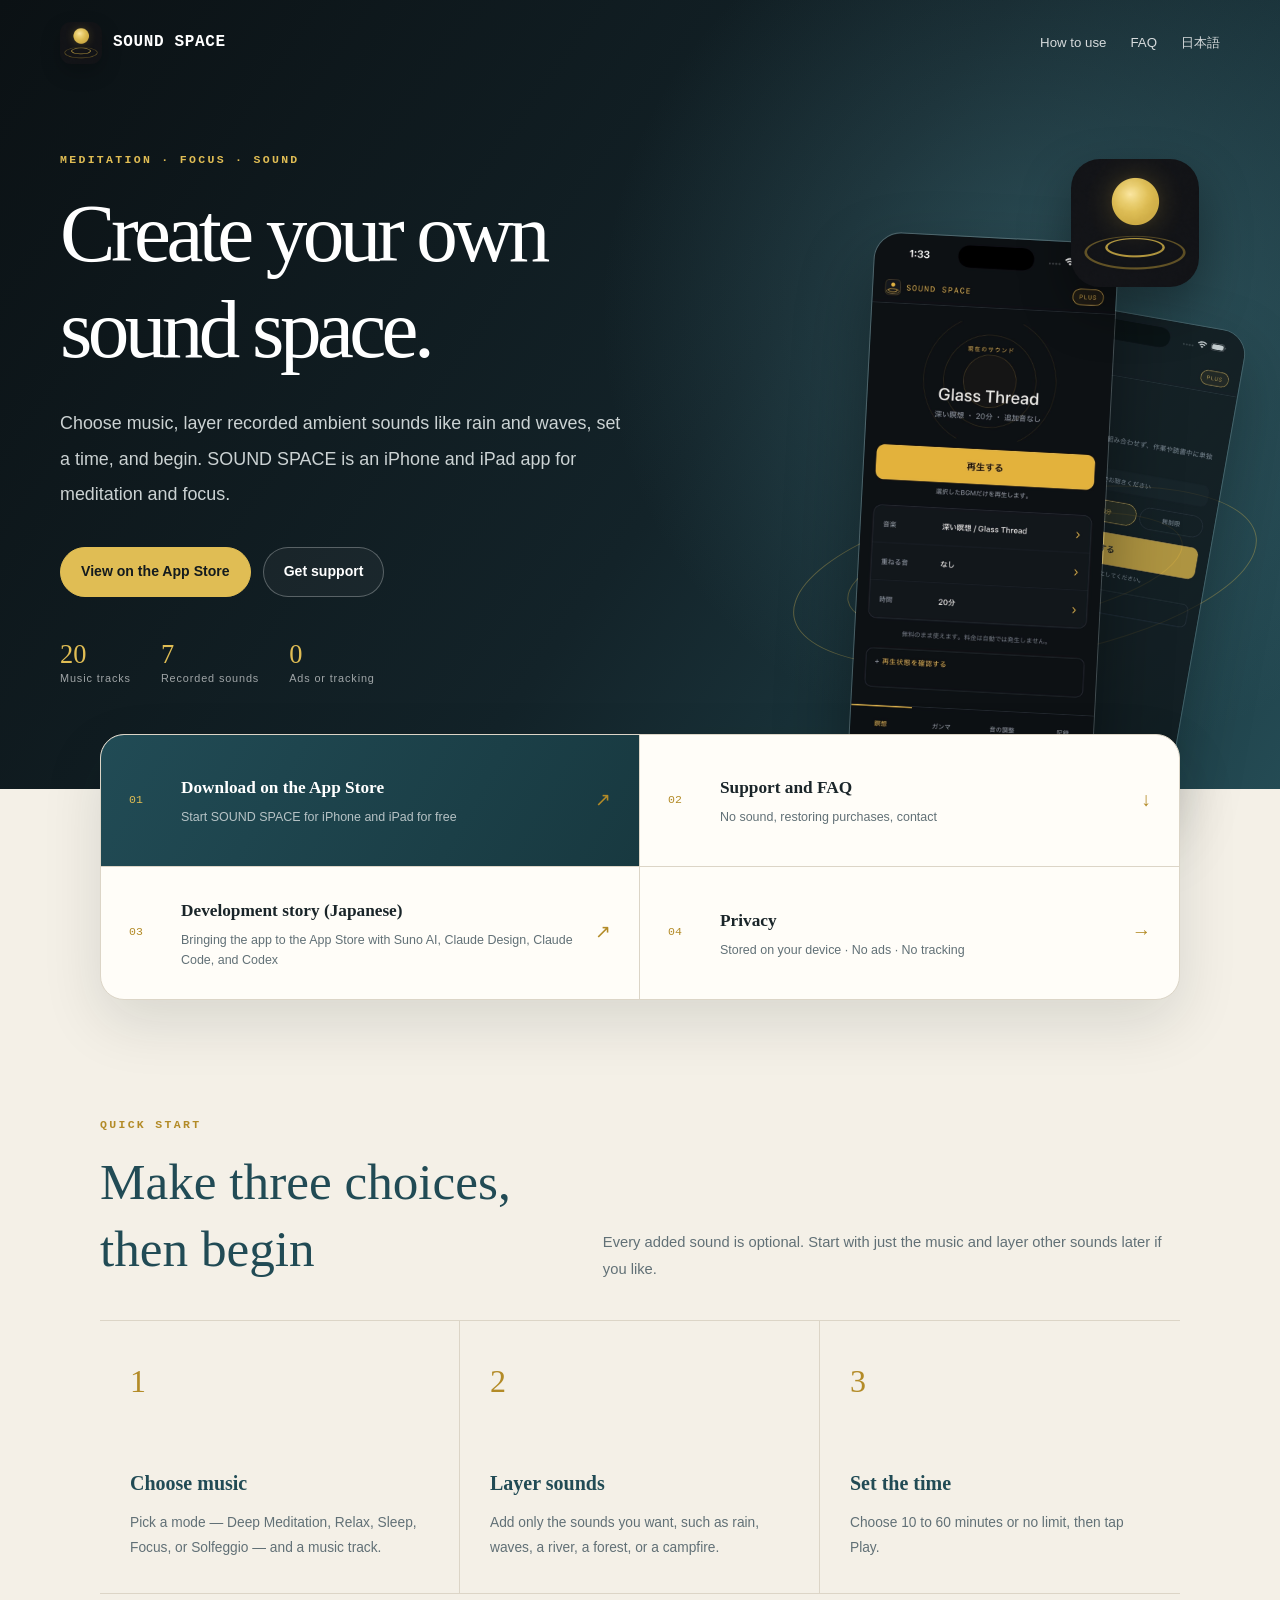
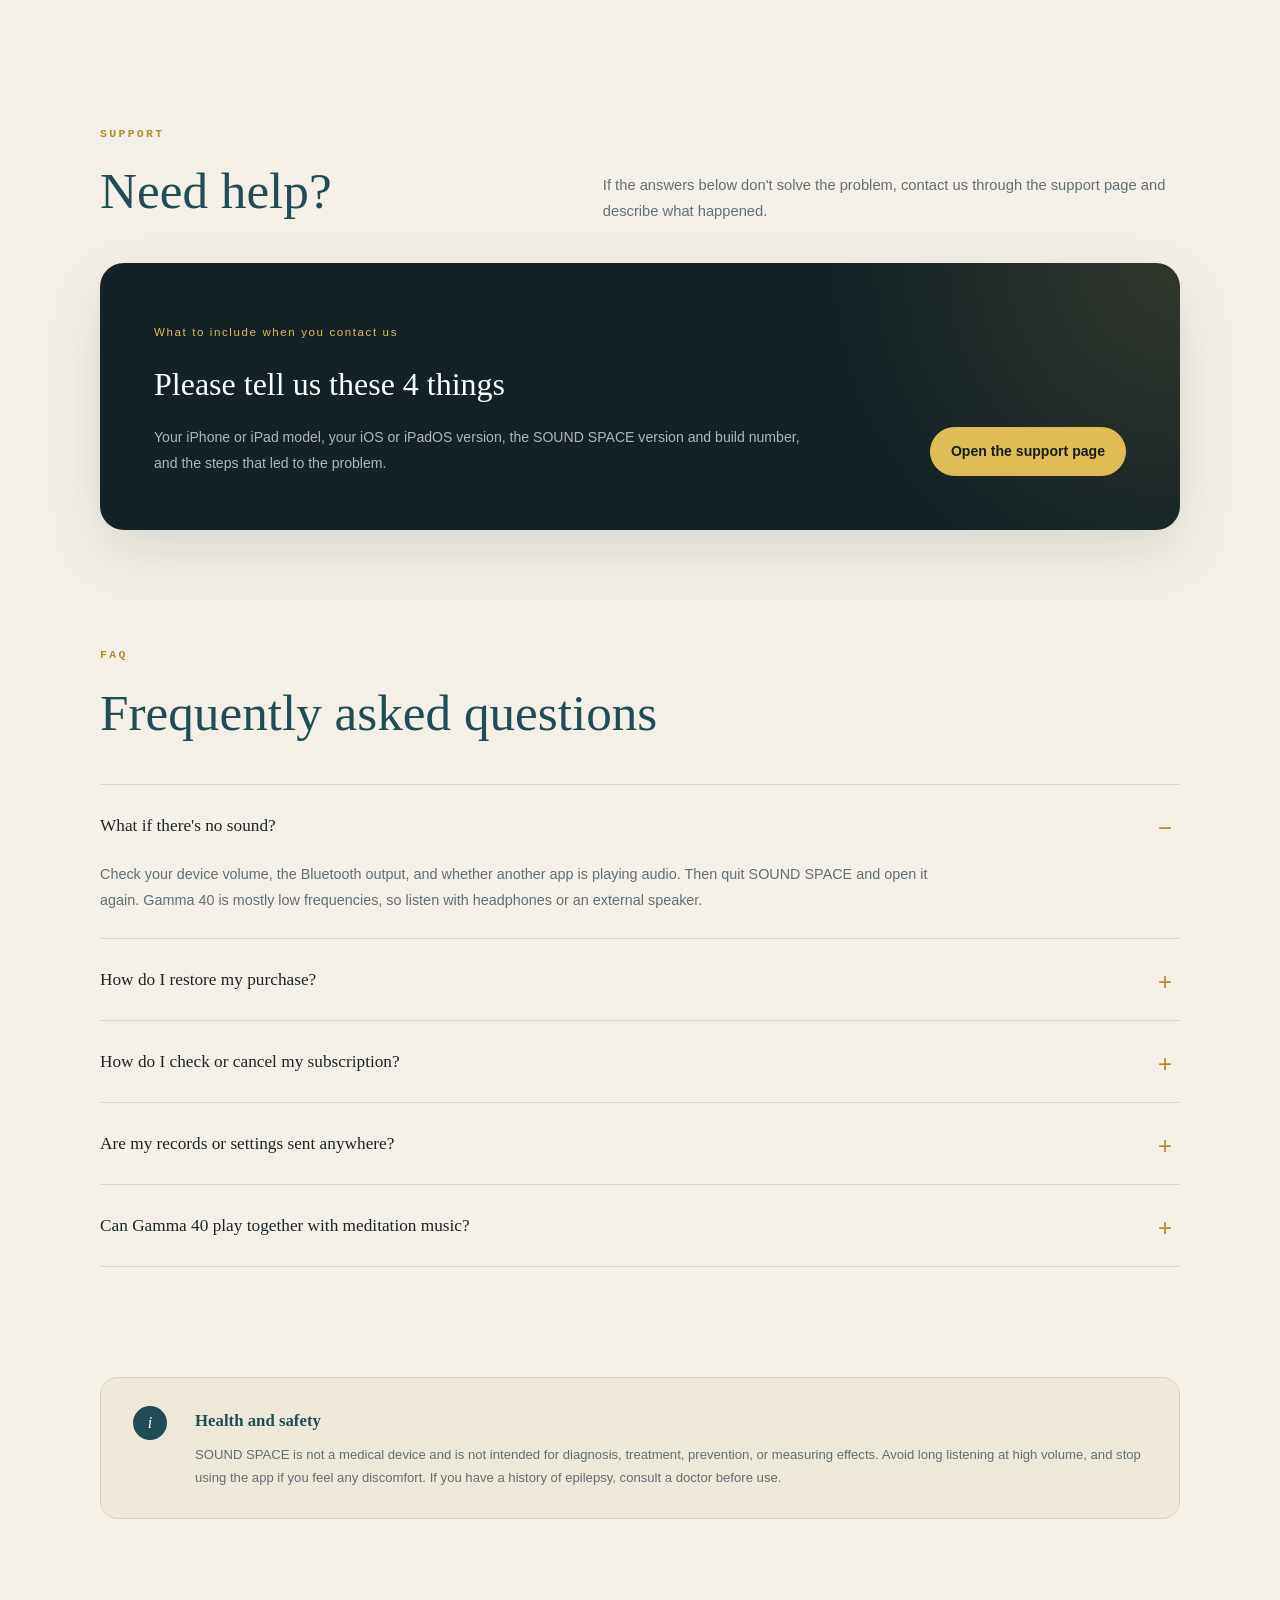
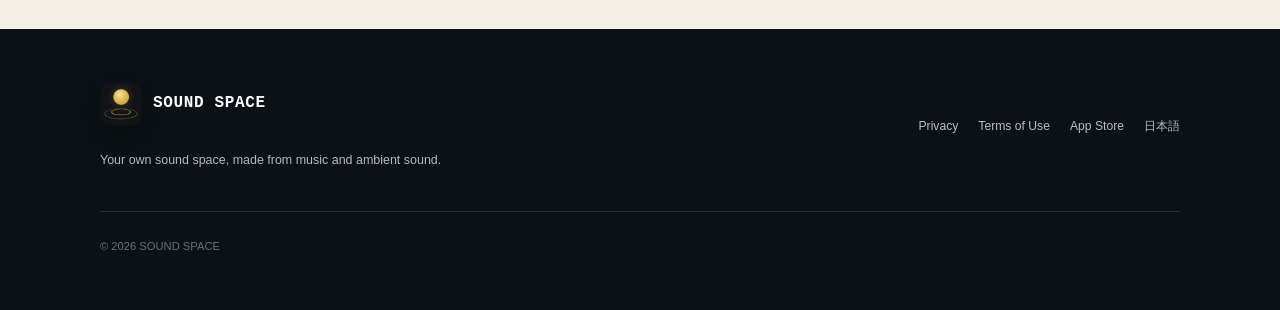
==== index-en.html @ 08813c41 "英語のサポート・プライバシーポリシー・利用規約ページを追加する アプリの英語表示から開くリンク先。内容は日本語版の翻訳で、条件は変えていない。 日本語ページにも English へのリンクを置いた。 " ====
<!doctype html>
<html lang="en">
<head>
  <meta charset="utf-8">
  <meta name="viewport" content="width=device-width, initial-scale=1">
  <title>SOUND SPACE | Official Support</title>
  <meta name="description" content="How to use SOUND SPACE for iPhone and iPad, FAQ, restoring purchases, and the privacy policy.">
  <meta property="og:title" content="SOUND SPACE | Official Support">
  <meta property="og:description" content="Official information and support for SOUND SPACE, a meditation and focus app that combines music with recorded ambient sounds.">
  <meta property="og:type" content="website">
  <meta property="og:locale" content="en_US">
  <meta property="og:image" content="https://gitnaka161.github.io/sound-space-support/assets/sound-space-icon.png">
  <link rel="canonical" href="https://gitnaka161.github.io/sound-space-support/index-en.html">
  <link rel="alternate" hreflang="ja" href="https://gitnaka161.github.io/sound-space-support/">
  <link rel="icon" href="assets/sound-space-icon.png">
  <link rel="stylesheet" href="styles.css">
</head>
<body class="home">
  <a class="skip-link" href="#support">Skip to support</a>

  <header class="site-header">
    <div class="site-header__inner">
      <a class="brand" href="index-en.html" aria-label="SOUND SPACE home">
        <img src="assets/sound-space-icon.png" alt="">
        <span>SOUND SPACE</span>
      </a>
      <nav class="site-nav" aria-label="Main menu">
        <a href="#guide">How to use</a>
        <a href="#faq">FAQ</a>
        <a href="./" lang="ja">日本語</a>
      </nav>
    </div>
  </header>

  <main class="home-main">
    <section class="hero" aria-labelledby="hero-title">
      <div class="hero__copy">
        <p class="eyebrow">MEDITATION · FOCUS · SOUND</p>
        <h1 id="hero-title">Create your own<br>sound space.</h1>
        <p class="hero__lead">Choose music, layer recorded ambient sounds like rain and waves, set a time, and begin. SOUND SPACE is an iPhone and iPad app for meditation and focus.</p>
        <div class="hero__actions">
          <a class="button button--primary" href="https://apps.apple.com/app/id6806597979">View on the App Store</a>
          <a class="button button--ghost" href="#support">Get support</a>
        </div>
        <ul class="fact-list" aria-label="App highlights">
          <li><strong>20</strong><span>Music tracks</span></li>
          <li><strong>7</strong><span>Recorded sounds</span></li>
          <li><strong>0</strong><span>Ads or tracking</span></li>
        </ul>
      </div>
      <div class="hero__visual" aria-label="SOUND SPACE app screens">
        <div class="orbit orbit--one"></div>
        <div class="orbit orbit--two"></div>
        <img class="hero__icon" src="assets/sound-space-icon.png" alt="SOUND SPACE icon showing a full moon and ripples on water">
        <img class="phone phone--back" src="assets/sound-space-gamma.jpg" alt="Gamma 40 screen">
        <img class="phone phone--front" src="assets/sound-space-meditation.jpg" alt="Screen for building a meditation sound">
      </div>
    </section>

    <section class="link-grid" aria-label="Official information">
      <a class="feature-link feature-link--store" href="https://apps.apple.com/app/id6806597979">
        <span class="feature-link__number">01</span>
        <span><strong>Download on the App Store</strong><small>Start SOUND SPACE for iPhone and iPad for free</small></span>
        <span class="feature-link__arrow" aria-hidden="true">↗</span>
      </a>
      <a class="feature-link" href="#support">
        <span class="feature-link__number">02</span>
        <span><strong>Support and FAQ</strong><small>No sound, restoring purchases, contact</small></span>
        <span class="feature-link__arrow" aria-hidden="true">↓</span>
      </a>
      <a class="feature-link" href="product-architecture-workflow-ja.html" lang="ja">
        <span class="feature-link__number">03</span>
        <span><strong lang="en">Development story (Japanese)</strong><small lang="en">Bringing the app to the App Store with Suno AI, Claude Design, Claude Code, and Codex</small></span>
        <span class="feature-link__arrow" aria-hidden="true">↗</span>
      </a>
      <a class="feature-link" href="privacy-en.html">
        <span class="feature-link__number">04</span>
        <span><strong>Privacy</strong><small>Stored on your device · No ads · No tracking</small></span>
        <span class="feature-link__arrow" aria-hidden="true">→</span>
      </a>
    </section>

    <section class="section" id="guide" aria-labelledby="guide-title">
      <div class="section-heading">
        <p class="eyebrow">QUICK START</p>
        <h2 id="guide-title">Make three choices, then begin</h2>
        <p>Every added sound is optional. Start with just the music and layer other sounds later if you like.</p>
      </div>
      <ol class="steps">
        <li><span>1</span><div><strong>Choose music</strong><p>Pick a mode — Deep Meditation, Relax, Sleep, Focus, or Solfeggio — and a music track.</p></div></li>
        <li><span>2</span><div><strong>Layer sounds</strong><p>Add only the sounds you want, such as rain, waves, a river, a forest, or a campfire.</p></div></li>
        <li><span>3</span><div><strong>Set the time</strong><p>Choose 10 to 60 minutes or no limit, then tap Play.</p></div></li>
      </ol>
    </section>

    <section class="section section--support" id="support" aria-labelledby="support-title">
      <div class="section-heading">
        <p class="eyebrow">SUPPORT</p>
        <h2 id="support-title">Need help?</h2>
        <p>If the answers below don't solve the problem, contact us through the support page and describe what happened.</p>
      </div>
      <div class="support-card">
        <div>
          <span class="support-card__label">What to include when you contact us</span>
          <h3>Please tell us these 4 things</h3>
          <p>Your iPhone or iPad model, your iOS or iPadOS version, the SOUND SPACE version and build number, and the steps that led to the problem.</p>
        </div>
        <a class="button button--primary" href="https://github.com/gitnaka161/sound-space-support/issues/new">Open the support page</a>
      </div>
    </section>

    <section class="section" id="faq" aria-labelledby="faq-title">
      <div class="section-heading section-heading--compact">
        <p class="eyebrow">FAQ</p>
        <h2 id="faq-title">Frequently asked questions</h2>
      </div>
      <div class="faq-list">
        <details open>
          <summary>What if there's no sound?</summary>
          <p>Check your device volume, the Bluetooth output, and whether another app is playing audio. Then quit SOUND SPACE and open it again. Gamma 40 is mostly low frequencies, so listen with headphones or an external speaker.</p>
        </details>
        <details>
          <summary>How do I restore my purchase?</summary>
          <p>Tap PLUS in the top-right corner of the app and choose Restore Purchases. If your Apple Account has an active purchase, your access will be restored.</p>
        </details>
        <details>
          <summary>How do I check or cancel my subscription?</summary>
          <p>Open Settings on your iPhone or iPad, tap your Apple Account, tap Subscriptions, and choose SOUND SPACE. You can check or cancel your subscription there.</p>
        </details>
        <details>
          <summary>Are my records or settings sent anywhere?</summary>
          <p>No. Your settings and session records are stored on your device. The app uses no advertising, analytics, or tracking. Only purchases and restores use Apple's StoreKit.</p>
        </details>
        <details>
          <summary>Can Gamma 40 play together with meditation music?</summary>
          <p>No. Gamma 40 isn't music; it's a standalone tool that plays a fixed 40 Hz stimulus tone. It's used on its own tab, separate from meditation music.</p>
        </details>
      </div>
    </section>

    <aside class="safety" aria-labelledby="safety-title">
      <div class="safety__mark" aria-hidden="true">i</div>
      <div>
        <h2 id="safety-title">Health and safety</h2>
        <p>SOUND SPACE is not a medical device and is not intended for diagnosis, treatment, prevention, or measuring effects. Avoid long listening at high volume, and stop using the app if you feel any discomfort. If you have a history of epilepsy, consult a doctor before use.</p>
      </div>
    </aside>
  </main>

  <footer class="site-footer">
    <div>
      <a class="brand brand--footer" href="index-en.html"><img src="assets/sound-space-icon.png" alt=""><span>SOUND SPACE</span></a>
      <p>Your own sound space, made from music and ambient sound.</p>
    </div>
    <nav aria-label="Footer menu">
      <a href="privacy-en.html">Privacy</a>
      <a href="terms-en.html">Terms of Use</a>
      <a href="https://apps.apple.com/app/id6806597979">App Store</a>
      <a href="./" lang="ja">日本語</a>
    </nav>
    <p class="copyright">© 2026 SOUND SPACE</p>
  </footer>
</body>
</html>
---- styles.css ----
:root {
  color-scheme: light;
  --night: #0b1114;
  --night-soft: #142126;
  --teal: #214b55;
  --paper: #f4f0e7;
  --panel: #fffdf8;
  --ink: #1a2529;
  --muted: #617076;
  --gold: #b38b27;
  --gold-bright: #e0bd54;
  --line: #dcd5c7;
  --shadow: 0 22px 60px rgba(17, 31, 36, .12);
}

* { box-sizing: border-box; }
html { scroll-behavior: smooth; -webkit-text-size-adjust: 100%; }
body {
  margin: 0;
  color: var(--ink);
  background: var(--paper);
  font-family: -apple-system, BlinkMacSystemFont, "Hiragino Sans", "Yu Gothic", sans-serif;
  line-height: 1.8;
}
a { color: var(--gold); text-underline-offset: 3px; }
img { max-width: 100%; }
.skip-link { position: fixed; top: -100px; left: 16px; z-index: 1000; padding: 10px 14px; color: #fff; background: var(--teal); border-radius: 8px; }
.skip-link:focus { top: 16px; }

/* Shared policy pages */
body:not(.home) { background: radial-gradient(circle at 90% 0, rgba(179, 139, 39, .12), transparent 24rem), var(--paper); }
body:not(.home) > main {
  width: min(820px, calc(100% - 32px));
  margin: 48px auto;
  padding: 34px clamp(22px, 5vw, 56px) 48px;
  background: var(--panel);
  border: 1px solid var(--line);
  border-radius: 24px;
  box-shadow: var(--shadow);
}
body:not(.home) h1 { color: var(--teal); font-family: "Hiragino Mincho ProN", "Yu Mincho", serif; font-size: clamp(2rem, 7vw, 3.2rem); line-height: 1.35; }
body:not(.home) h2 { margin-top: 2.2em; padding-bottom: .45em; color: var(--teal); border-bottom: 1px solid var(--line); font-size: 1.25rem; }
body:not(.home) .lead { color: var(--ink); font-size: 1.05rem; }
body:not(.home) p, body:not(.home) li { color: #3f4b50; }
body:not(.home) nav { display: flex; flex-wrap: wrap; gap: 18px; margin: 32px 0 0; padding-top: 22px; border-top: 1px solid var(--line); }

/* Header */
.site-header { position: absolute; inset: 0 0 auto; z-index: 10; color: #fff; }
.site-header__inner { width: min(1160px, calc(100% - 40px)); margin: 0 auto; padding: 22px 0; display: flex; align-items: center; justify-content: space-between; gap: 28px; }
.brand { display: inline-flex; align-items: center; gap: 11px; color: inherit; text-decoration: none; font-family: ui-monospace, SFMono-Regular, Menlo, monospace; font-weight: 700; letter-spacing: .04em; line-height: 1.1; }
.brand img { width: 42px; height: 42px; border-radius: 11px; box-shadow: 0 8px 20px rgba(0,0,0,.22); }
.brand small { display: block; margin-bottom: 4px; color: var(--gold-bright); font-family: inherit; font-size: .62rem; font-weight: 500; letter-spacing: .18em; text-transform: uppercase; }
.site-nav { display: flex; align-items: center; gap: 24px; }
.site-nav a { color: rgba(255,255,255,.82); text-decoration: none; font-size: .83rem; }
.site-nav a:hover, .site-nav a:focus-visible { color: var(--gold-bright); }

/* Hero */
.home-main { overflow: hidden; }
.hero { min-height: 760px; padding: 150px max(24px, calc((100vw - 1160px) / 2)) 100px; display: grid; grid-template-columns: minmax(0, 1.05fr) minmax(380px, .95fr); align-items: center; gap: 72px; color: #fff; background: radial-gradient(circle at 82% 40%, rgba(71, 121, 132, .45), transparent 28rem), linear-gradient(125deg, var(--night) 0%, #132329 55%, #244b54 100%); }
.hero__copy { position: relative; z-index: 2; max-width: 650px; }
.eyebrow { margin: 0 0 14px; color: var(--gold); font-family: ui-monospace, SFMono-Regular, Menlo, monospace; font-size: .72rem; font-weight: 700; letter-spacing: .2em; }
.hero .eyebrow { color: var(--gold-bright); }
.hero h1 { margin: 0; font-family: "Hiragino Mincho ProN", "Yu Mincho", serif; font-size: clamp(3rem, 6.5vw, 5.3rem); font-weight: 500; letter-spacing: -.055em; line-height: 1.16; }
.hero__lead { max-width: 590px; margin: 28px 0 0; color: rgba(240,246,246,.84); font-size: clamp(1rem, 1.6vw, 1.12rem); line-height: 2; }
.hero__actions { display: flex; flex-wrap: wrap; gap: 12px; margin-top: 34px; }
.button { display: inline-flex; min-height: 48px; align-items: center; justify-content: center; padding: 11px 20px; border: 1px solid transparent; border-radius: 999px; text-decoration: none; font-size: .88rem; font-weight: 650; transition: transform .18s ease, background .18s ease; }
.button:hover { transform: translateY(-2px); }
.button--primary { color: #141b1e; background: var(--gold-bright); border-color: var(--gold-bright); }
.button--ghost { color: #fff; border-color: rgba(255,255,255,.28); background: rgba(255,255,255,.04); }
.fact-list { display: flex; gap: 30px; margin: 44px 0 0; padding: 0; list-style: none; }
.fact-list li { display: grid; gap: 2px; }
.fact-list strong { color: var(--gold-bright); font-family: Georgia, serif; font-size: 1.65rem; font-weight: 400; line-height: 1; }
.fact-list span { color: rgba(255,255,255,.6); font-size: .68rem; letter-spacing: .08em; }
.hero__visual { position: relative; min-height: 520px; }
.hero__icon { position: absolute; z-index: 4; top: 0; right: 4%; width: 128px; height: 128px; border-radius: 29px; box-shadow: 0 22px 50px rgba(0,0,0,.38); }
.phone { position: absolute; width: 245px; border-radius: 28px; border: 1px solid rgba(255,255,255,.2); box-shadow: 0 34px 70px rgba(0,0,0,.4); }
.phone--front { z-index: 3; right: 22%; top: 78px; transform: rotate(3deg); }
.phone--back { z-index: 2; right: 0; top: 128px; transform: rotate(10deg) scale(.91); opacity: .72; }
.orbit { position: absolute; border: 1px solid rgba(224,189,84,.35); border-radius: 50%; transform: rotate(-10deg); }
.orbit--one { width: 470px; height: 165px; right: -40px; bottom: 20px; }
.orbit--two { width: 340px; height: 105px; right: 35px; bottom: 55px; }

/* Home content */
.link-grid { position: relative; z-index: 4; width: min(1080px, calc(100% - 40px)); margin: -55px auto 0; display: grid; grid-template-columns: repeat(2, minmax(0,1fr)); background: var(--panel); border: 1px solid var(--line); border-radius: 24px; box-shadow: var(--shadow); overflow: hidden; }
.feature-link { min-height: 132px; padding: 27px 28px; display: grid; grid-template-columns: 36px minmax(0,1fr) auto; align-items: center; gap: 16px; color: var(--ink); border-right: 1px solid var(--line); border-bottom: 1px solid var(--line); text-decoration: none; transition: background .18s ease; }
.feature-link:nth-child(2n) { border-right: 0; }
.feature-link:nth-last-child(-n+2) { border-bottom: 0; }
.feature-link:hover { background: #f7f1df; }
.feature-link--store { color: #fff; background: linear-gradient(120deg, var(--teal), #183940); }
.feature-link--store:hover { background: linear-gradient(120deg, #285d68, #183940); }
.feature-link__number { color: var(--gold); font-family: ui-monospace, monospace; font-size: .72rem; }
.feature-link--store .feature-link__number { color: var(--gold-bright); }
.feature-link strong { display: block; margin-bottom: 5px; font-family: "Hiragino Mincho ProN", "Yu Mincho", serif; font-size: 1.08rem; }
.feature-link small { display: block; color: var(--muted); font-size: .78rem; line-height: 1.6; }
.feature-link--store small { color: rgba(255,255,255,.68); }
.feature-link__arrow { color: var(--gold); font-size: 1.2rem; }
.section { width: min(1080px, calc(100% - 40px)); margin: 0 auto; padding: 115px 0 0; }
.section-heading { display: grid; grid-template-columns: minmax(0, .75fr) minmax(320px, 1fr); column-gap: 70px; align-items: end; margin-bottom: 38px; }
.section-heading .eyebrow { grid-column: 1 / -1; }
.section-heading h2 { margin: 0; color: var(--teal); font-family: "Hiragino Mincho ProN", "Yu Mincho", serif; font-size: clamp(2rem, 4vw, 3.3rem); font-weight: 500; line-height: 1.3; }
.section-heading > p:last-child { margin: 0; color: var(--muted); font-size: .92rem; }
.section-heading--compact { display: block; }
.steps { display: grid; grid-template-columns: repeat(3, minmax(0,1fr)); margin: 0; padding: 0; list-style: none; border-top: 1px solid var(--line); border-bottom: 1px solid var(--line); }
.steps li { min-height: 260px; padding: 32px 30px; display: flex; flex-direction: column; justify-content: space-between; gap: 54px; border-right: 1px solid var(--line); }
.steps li:last-child { border-right: 0; }
.steps li > span { color: var(--gold); font-family: Georgia, serif; font-size: 2rem; }
.steps strong { color: var(--teal); font-family: "Hiragino Mincho ProN", "Yu Mincho", serif; font-size: 1.25rem; }
.steps p { margin: 10px 0 0; color: var(--muted); font-size: .86rem; }
.section--support { padding-top: 130px; }
.support-card { padding: clamp(26px, 5vw, 54px); display: grid; grid-template-columns: minmax(0,1fr) auto; align-items: end; gap: 40px; color: #fff; background: radial-gradient(circle at 100% 0, rgba(224,189,84,.14), transparent 22rem), var(--night-soft); border-radius: 24px; box-shadow: var(--shadow); }
.support-card__label { color: var(--gold-bright); font-size: .72rem; letter-spacing: .14em; }
.support-card h3 { margin: 10px 0 12px; color: #fff; font-family: "Hiragino Mincho ProN", "Yu Mincho", serif; font-size: clamp(1.4rem, 3vw, 2rem); font-weight: 500; }
.support-card p { max-width: 650px; margin: 0; color: rgba(255,255,255,.67); font-size: .88rem; }
.support-card .button { white-space: nowrap; }
.faq-list { border-top: 1px solid var(--line); }
.faq-list details { border-bottom: 1px solid var(--line); }
.faq-list summary { position: relative; padding: 25px 44px 25px 0; color: var(--ink); cursor: pointer; list-style: none; font-family: "Hiragino Mincho ProN", "Yu Mincho", serif; font-size: 1.08rem; }
.faq-list summary::-webkit-details-marker { display: none; }
.faq-list summary::after { content: "+"; position: absolute; right: 8px; top: 21px; color: var(--gold); font-family: sans-serif; font-size: 1.5rem; font-weight: 300; }
.faq-list details[open] summary::after { content: "−"; }
.faq-list details p { max-width: 850px; margin: -4px 0 24px; color: var(--muted); font-size: .9rem; }
.safety { width: min(1080px, calc(100% - 40px)); margin: 110px auto; padding: 28px 32px; display: grid; grid-template-columns: 42px minmax(0,1fr); gap: 20px; background: #eee8da; border: 1px solid #d9cfbb; border-radius: 18px; }
.safety__mark { width: 34px; height: 34px; display: grid; place-items: center; color: #fff; background: var(--teal); border-radius: 50%; font-family: Georgia, serif; font-style: italic; }
.safety h2 { margin: 0 0 6px; color: var(--teal); font-family: "Hiragino Mincho ProN", "Yu Mincho", serif; font-size: 1.05rem; }
.safety p { margin: 0; color: var(--muted); font-size: .82rem; }

/* Footer */
.site-footer { padding: 54px max(24px, calc((100vw - 1080px) / 2)); display: grid; grid-template-columns: 1fr auto; gap: 30px; color: rgba(255,255,255,.7); background: var(--night); }
.brand--footer { color: #fff; }
.site-footer > div > p { margin: 14px 0 0; font-size: .78rem; }
.site-footer nav { display: flex; flex-wrap: wrap; align-items: center; gap: 20px; }
.site-footer nav a { color: rgba(255,255,255,.72); text-decoration: none; font-size: .76rem; }
.copyright { grid-column: 1 / -1; margin: 10px 0 0; padding-top: 24px; border-top: 1px solid rgba(255,255,255,.12); color: rgba(255,255,255,.4); font-size: .7rem; }

/* Long-form page elements */
h3 { color: var(--ink); }
.lede { margin: 28px 0; padding-left: 16px; border-left: 2px solid var(--gold); }
table { width: 100%; margin: 20px 0; border-collapse: collapse; font-size: 15px; }
th, td { padding: 9px 12px; text-align: left; vertical-align: top; border-bottom: 1px solid var(--line); }
code { padding: 1px 5px; background: #f0ece0; border: 1px solid var(--line); font-family: ui-monospace, SFMono-Regular, Menlo, monospace; font-size: .92em; }
blockquote { margin: 20px 0; padding: 14px 18px; background: #f0ece0; border: 1px solid var(--line); }

@media (max-width: 860px) {
  .site-nav { display: none; }
  .hero { min-height: auto; grid-template-columns: 1fr; gap: 52px; padding-top: 128px; }
  .hero__copy { max-width: 720px; }
  .hero__visual { width: min(500px, 100%); min-height: 490px; margin: 0 auto; }
  .link-grid { grid-template-columns: 1fr; }
  .feature-link, .feature-link:nth-child(2n), .feature-link:nth-last-child(-n+2) { border-right: 0; border-bottom: 1px solid var(--line); }
  .feature-link:last-child { border-bottom: 0; }
  .section-heading { grid-template-columns: 1fr; gap: 16px; }
  .steps { grid-template-columns: 1fr; }
  .steps li { min-height: 0; flex-direction: row; justify-content: flex-start; gap: 24px; border-right: 0; border-bottom: 1px solid var(--line); }
  .steps li:last-child { border-bottom: 0; }
  .support-card { grid-template-columns: 1fr; align-items: start; }
}

@media (max-width: 540px) {
  .site-header__inner { width: calc(100% - 32px); padding-top: 16px; }
  .brand img { width: 38px; height: 38px; }
  .hero { padding: 112px 20px 84px; }
  .hero h1 { font-size: clamp(2.65rem, 14vw, 4rem); }
  .hero__lead { font-size: .94rem; }
  .hero__actions { display: grid; }
  .fact-list { gap: 22px; }
  .hero__visual { min-height: 410px; }
  .hero__icon { width: 88px; height: 88px; border-radius: 21px; right: 2%; }
  .phone { width: 188px; border-radius: 22px; }
  .phone--front { right: 26%; top: 55px; }
  .phone--back { right: 0; top: 92px; }
  .orbit--one { width: 340px; height: 120px; right: -65px; }
  .orbit--two { width: 245px; height: 80px; right: -10px; }
  .link-grid, .section, .safety { width: calc(100% - 28px); }
  .link-grid { margin-top: -42px; border-radius: 18px; }
  .feature-link { min-height: 118px; padding: 22px 20px; grid-template-columns: 28px minmax(0,1fr) auto; gap: 12px; }
  .section { padding-top: 88px; }
  .section-heading h2 { font-size: 2rem; }
  .steps li { padding: 26px 12px; }
  .support-card { border-radius: 18px; }
  .safety { margin-top: 88px; margin-bottom: 88px; padding: 22px 20px; grid-template-columns: 1fr; }
  .site-footer { grid-template-columns: 1fr; padding: 44px 22px; }
  .site-footer nav { align-items: flex-start; flex-direction: column; gap: 11px; }
  .copyright { grid-column: 1; }
  body:not(.home) > main { margin: 16px auto; border-radius: 18px; }
}

@media (prefers-reduced-motion: reduce) {
  html { scroll-behavior: auto; }
  .button { transition: none; }
}
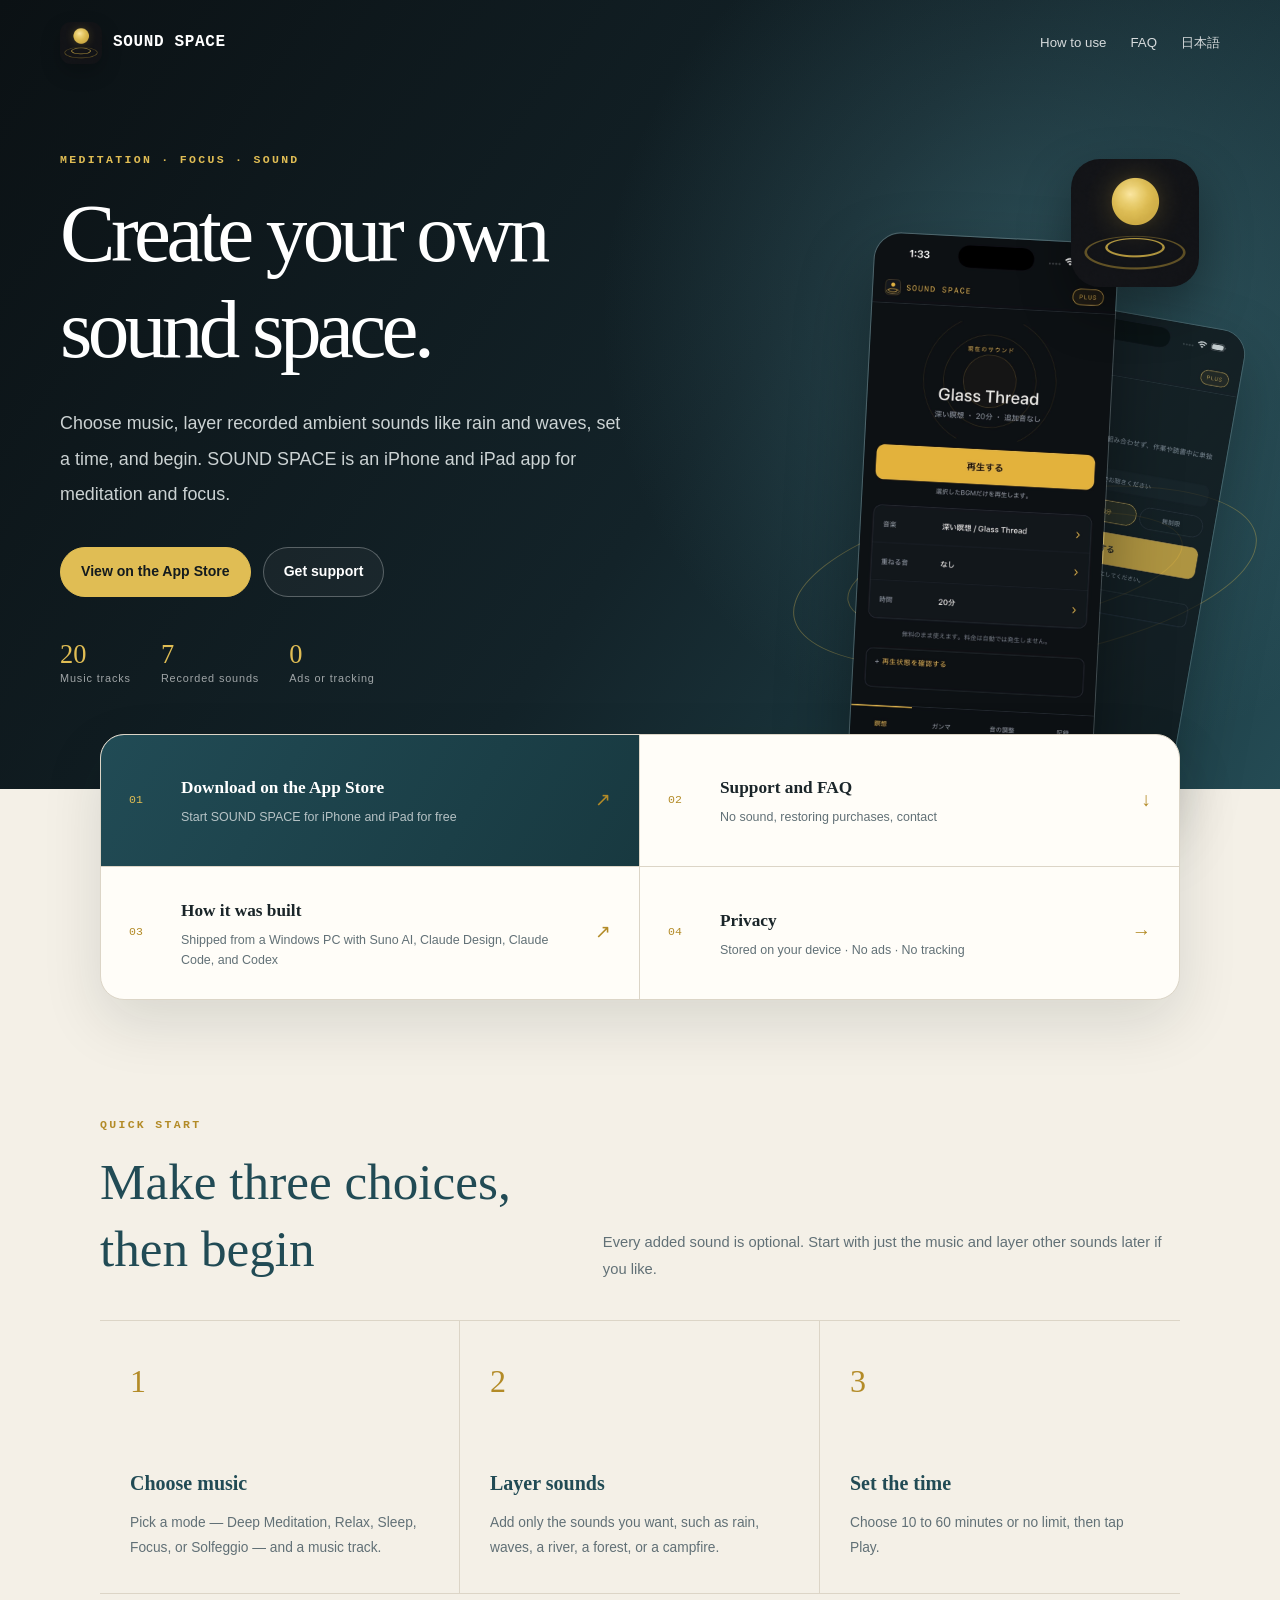
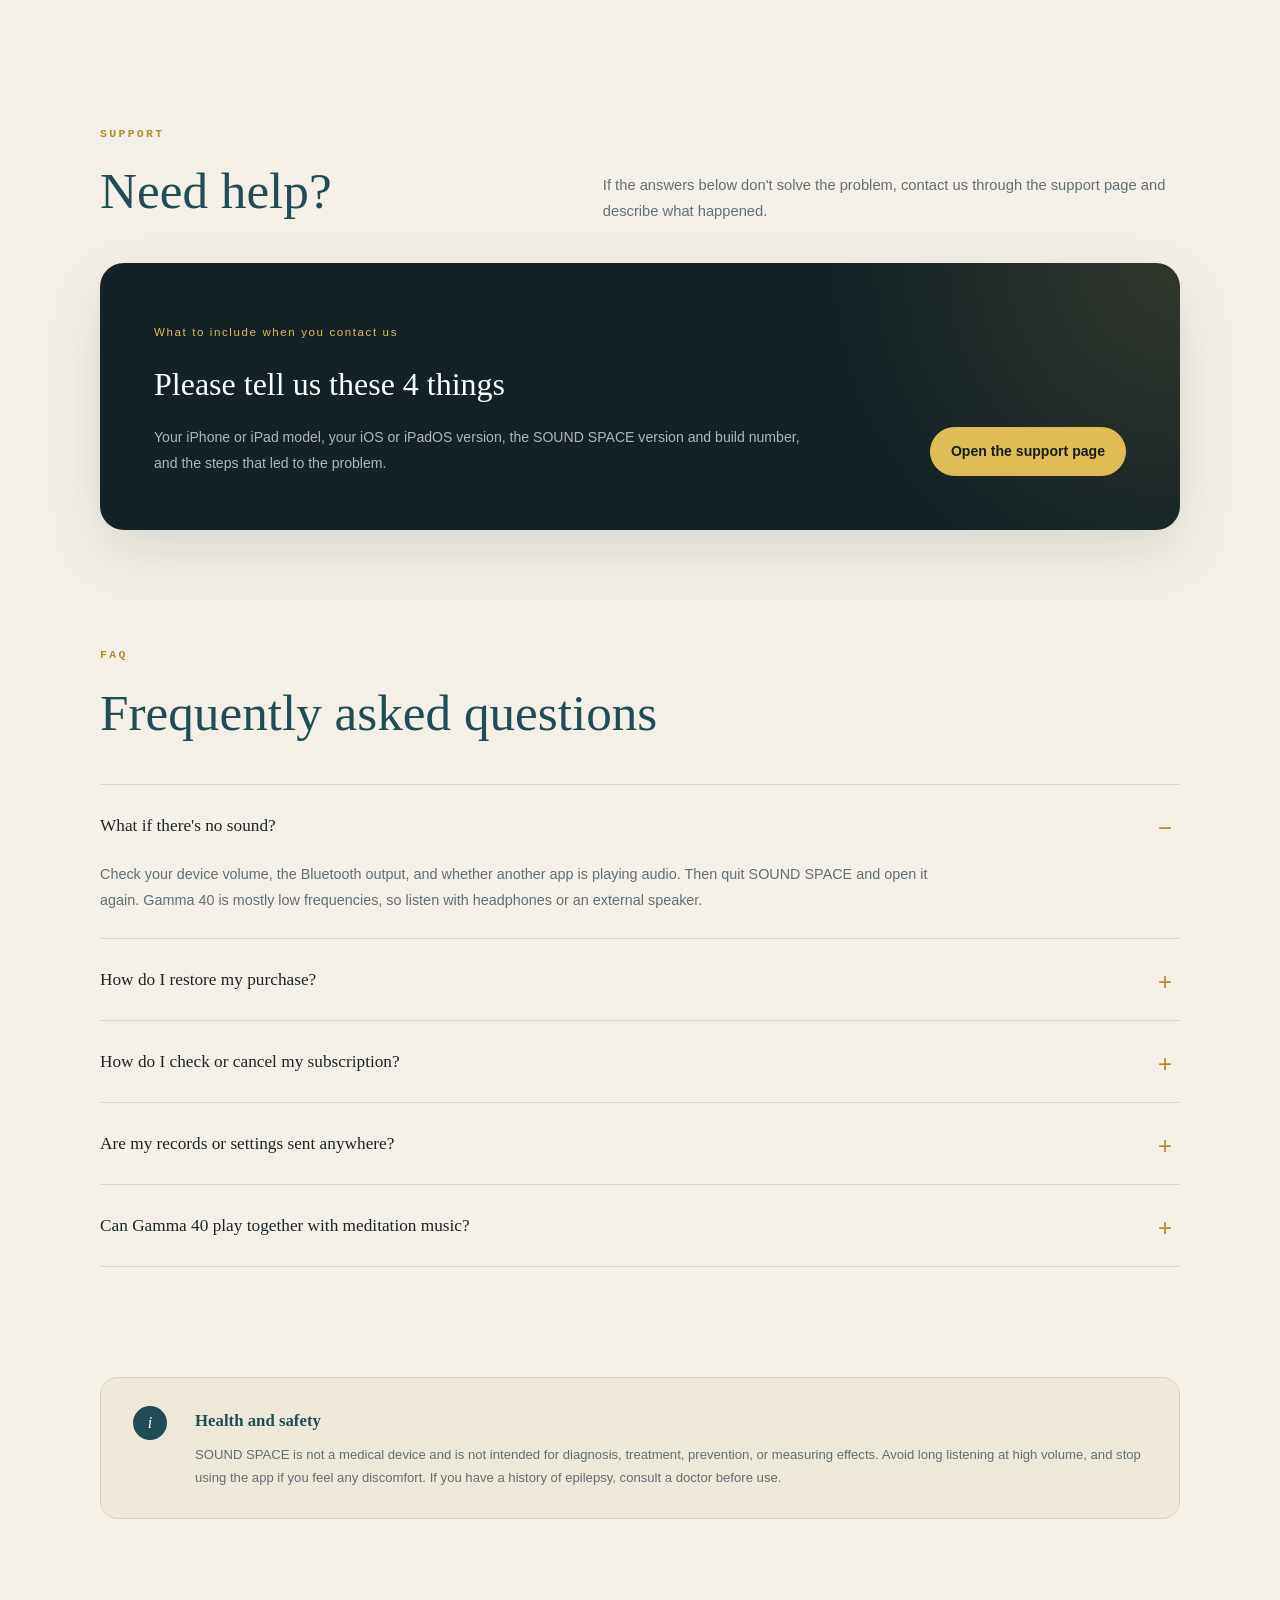
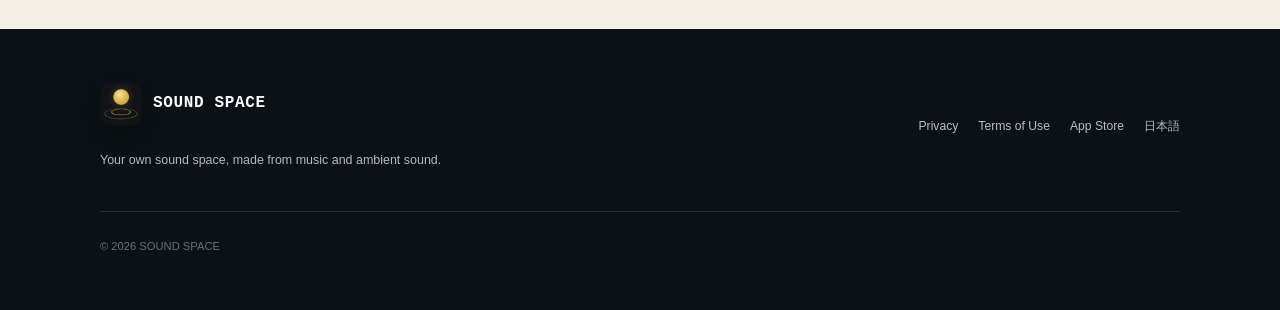
==== commit b1024ae6: "英語の紹介ページを追加する 英語圏からの検索で入口が1つも無かった。日本語の全文は長いので、 測定・捨てた案・審査・AIの使い分けを1ページにまとめた英語版を置く。 日本語記事にも構造化データと英語版" ====
--- a/index-en.html
+++ b/index-en.html
@@ -3,7 +3,7 @@
 <head>
   <meta charset="utf-8">
   <meta name="viewport" content="width=device-width, initial-scale=1">
-  <title>SOUND SPACE | Official Support</title>
+  <title>SOUND SPACE | Meditation &amp; Focus Sound App for iPhone and iPad</title>
   <meta name="description" content="How to use SOUND SPACE for iPhone and iPad, FAQ, restoring purchases, and the privacy policy.">
   <meta property="og:title" content="SOUND SPACE | Official Support">
   <meta property="og:description" content="Official information and support for SOUND SPACE, a meditation and focus app that combines music with recorded ambient sounds.">
@@ -14,6 +14,15 @@
   <link rel="alternate" hreflang="ja" href="https://gitnaka161.github.io/sound-space-support/">
   <link rel="icon" href="assets/sound-space-icon.png">
   <link rel="stylesheet" href="styles.css">
+  <meta name="apple-itunes-app" content="app-id=6806597979">
+<script type="application/ld+json">
+{"@context":"https://schema.org","@type":"SoftwareApplication","name":"SOUND SPACE - Meditate & Focus",
+"operatingSystem":"iOS, iPadOS","applicationCategory":"HealthApplication",
+"description":"Layer recorded rain, waves, river, campfire and singing bowl over meditation music to build your own sound space. Includes Gamma 40, a standalone 40 Hz auditory stimulus tool.",
+"url":"https://apps.apple.com/app/id6806597979","inLanguage":["ja","en"],
+"offers":{"@type":"Offer","price":"0","priceCurrency":"USD"},
+"publisher":{"@type":"Person","name":"Kunitomi Katakawa"}}
+</script>
 </head>
 <body class="home">
   <a class="skip-link" href="#support">Skip to support</a>
@@ -68,9 +77,9 @@
         <span><strong>Support and FAQ</strong><small>No sound, restoring purchases, contact</small></span>
         <span class="feature-link__arrow" aria-hidden="true">↓</span>
       </a>
-      <a class="feature-link" href="product-architecture-workflow-ja.html" lang="ja">
+      <a class="feature-link" href="story-en.html">
         <span class="feature-link__number">03</span>
-        <span><strong lang="en">Development story (Japanese)</strong><small lang="en">Bringing the app to the App Store with Suno AI, Claude Design, Claude Code, and Codex</small></span>
+        <span><strong>How it was built</strong><small>Shipped from a Windows PC with Suno AI, Claude Design, Claude Code, and Codex</small></span>
         <span class="feature-link__arrow" aria-hidden="true">↗</span>
       </a>
       <a class="feature-link" href="privacy-en.html">
--- a/styles.css
+++ b/styles.css
@@ -140,6 +140,17 @@
 code { padding: 1px 5px; background: #f0ece0; border: 1px solid var(--line); font-family: ui-monospace, SFMono-Regular, Menlo, monospace; font-size: .92em; }
 blockquote { margin: 20px 0; padding: 14px 18px; background: #f0ece0; border: 1px solid var(--line); }
 
+/* インストール用のQRコード。スマホからはリンクを押せば済むので、狭い画面では隠す */
+.install { margin-top: 30px; display: flex; align-items: center; gap: 18px; padding: 16px 18px; max-width: 470px; background: var(--panel); border: 1px solid var(--line); border-radius: 18px; }
+.install img { width: 108px; height: 108px; border-radius: 10px; }
+.install div { font-size: .82rem; color: var(--muted); }
+.install strong { display: block; color: var(--ink); font-size: .95rem; }
+.install img.badge { width: 131px; height: 48px; border-radius: 0; }
+@media (max-width: 720px) { .install { display: none; } }
+/* Apple 公式バッジ。配布されたままの絵柄を使い、色や形を変えない */
+.store-badge { display: inline-flex; align-items: center; }
+.store-badge img { width: 131px; height: 48px; }
+
 @media (max-width: 860px) {
   .site-nav { display: none; }
   .hero { min-height: auto; grid-template-columns: 1fr; gap: 52px; padding-top: 128px; }
